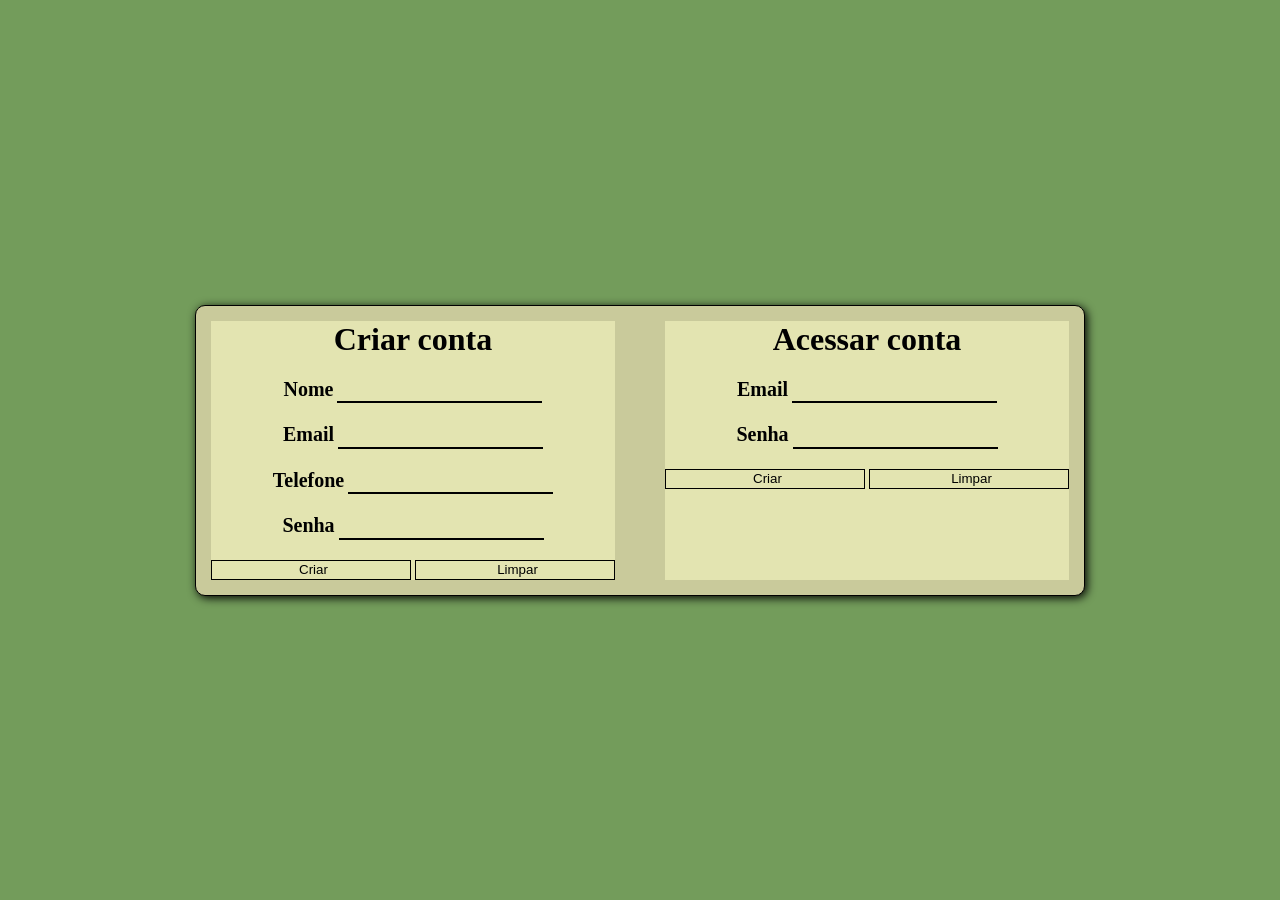
==== page/index.html @ e8d5f1be "First commit" ====
<!DOCTYPE html>
<html lang="en">
<head>
    <meta charset="UTF-8">
    <meta name="viewport" content="width=device-width, initial-scale=1.0">
    <title>Login</title>
</head>
<link rel="stylesheet" href="style.css">
<body>
    <main>
        <div class="card">
            <form action="" method="">
                <div class="container">
                    <h1 class="title">Criar conta</h1>
                    <div>
                        <label for="">Nome</label>
                        <input type="text" name="" id="" required>
                    </div>
                    <div>
                        <label for="">Email</label>
                        <input type="email" name="" id="" required>
                    </div>
                    <div>
                        <label for="">Telefone</label>
                        <input type="tel" name="" id="">
                    </div>
                    <div>
                        <label for="">Senha</label>
                        <input type="password" name="" id="" required>
                    </div>
                    <div class="button">
                        <input type="submit" value="Criar">
                        <input type="reset" value="Limpar">
                    </div>
                </div>        
            </form>
            <form action="" method="">
                <div class="container">
                    <h1 class="title">Acessar conta</h1>
                    <div>
                        <label for="">Email</label>
                        <input type="email" name="" id="" required>
                    </div>
                    <div>
                        <label for="">Senha</label>
                        <input type="password" name="" id="" required>
                    </div>
                    <div class="button">
                        <input type="submit" value="Criar">
                        <input type="reset" value="Limpar">
                    </div>
                </div>        
            </form>
        </div>
    </main>
</body>
</html>
---- page/style.css ----
* {
    margin: 0;
    padding: 0;
    gap: 0;
}
body {
    background-color: #739c5b;
}
main {
    height: 100vh;
    display: flex;
    align-items: center;
    justify-content: center;
}
.card {
    background-color: #c9ca9b;
    display: flex;
    flex-direction: row;
    gap: 50px;

    border: 1px solid #000;
    border-radius: 10px;
    padding: 15px;
    box-shadow: 2px 2px 10px #000;
}
.container {
    background-color: #e3e4b1;
    height: 100%;
    display: flex;
    flex-direction: column;
    gap: 20px;
    justify-content: flex-start;
    align-items: center;
}
label {
    font-size: 20px;
    font-weight: bold;
}
input {
    background-color: #e3e4b1;
    width: 200px;
    height: 20px;
    border: 0px;
    border-bottom: 2px solid #000;
    padding-left: 5px;
}
input:focus {
    outline: none;
}
.button input {
    border: 1px solid #000;
}
.button input:hover {
    font-weight: bold;
    cursor: pointer;
}
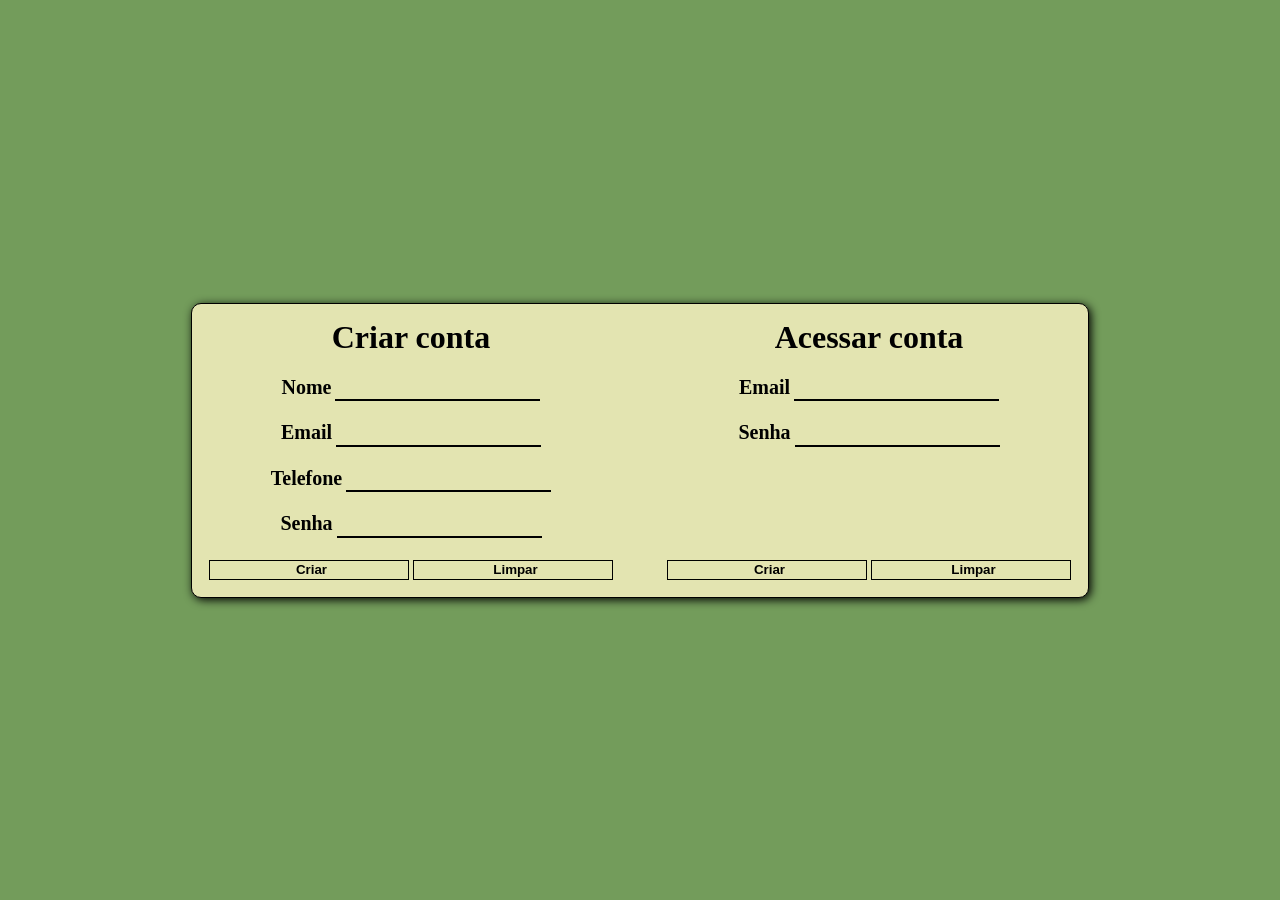
==== commit 095b3362: "iniciando as funções do php(conexão,criar e logar contas) não testado" ====
--- a/page/index.html
+++ b/page/index.html
@@ -9,24 +9,24 @@
 <body>
     <main>
         <div class="card">
-            <form action="" method="">
+            <form action="../action/criarUsuario.php" method="post">
                 <div class="container">
                     <h1 class="title">Criar conta</h1>
                     <div>
-                        <label for="">Nome</label>
-                        <input type="text" name="" id="" required>
+                        <label for="nome">Nome</label>
+                        <input type="text" name="nome" id="nome" required>
                     </div>
                     <div>
-                        <label for="">Email</label>
-                        <input type="email" name="" id="" required>
+                        <label for="email">Email</label>
+                        <input type="email" name="email" id="email" required>
                     </div>
                     <div>
-                        <label for="">Telefone</label>
-                        <input type="tel" name="" id="">
+                        <label for="tel">Telefone</label>
+                        <input type="tel" name="tel" id="tel">
                     </div>
                     <div>
-                        <label for="">Senha</label>
-                        <input type="password" name="" id="" required>
+                        <label for="senha">Senha</label>
+                        <input type="password" name="senha" id="senha" required>
                     </div>
                     <div class="button">
                         <input type="submit" value="Criar">
@@ -34,16 +34,16 @@
                     </div>
                 </div>        
             </form>
-            <form action="" method="">
+            <form action="../action/logarUsuario.php" method="post">
                 <div class="container">
                     <h1 class="title">Acessar conta</h1>
                     <div>
-                        <label for="">Email</label>
-                        <input type="email" name="" id="" required>
+                        <label for="email2">Email</label>
+                        <input type="email" name="email" id="email2" required>
                     </div>
                     <div>
-                        <label for="">Senha</label>
-                        <input type="password" name="" id="" required>
+                        <label for="senha2">Senha</label>
+                        <input type="password" name="senha" id="senha2" required>
                     </div>
                     <div class="button">
                         <input type="submit" value="Criar">
--- a/page/style.css
+++ b/page/style.css
@@ -13,7 +13,7 @@
     justify-content: center;
 }
 .card {
-    background-color: #c9ca9b;
+    background-color: #e3e4b1;
     display: flex;
     flex-direction: row;
     gap: 50px;
@@ -24,7 +24,6 @@
     box-shadow: 2px 2px 10px #000;
 }
 .container {
-    background-color: #e3e4b1;
     height: 100%;
     display: flex;
     flex-direction: column;
@@ -47,10 +46,18 @@
 input:focus {
     outline: none;
 }
+.button {
+    display: flex;
+    height: 100%;
+    align-items: flex-end;
+}
 .button input {
+    margin: 2px;
     border: 1px solid #000;
+    font-weight: bold;
 }
 .button input:hover {
-    font-weight: bold;
+    background-color: #c6c79b;
     cursor: pointer;
 }
+
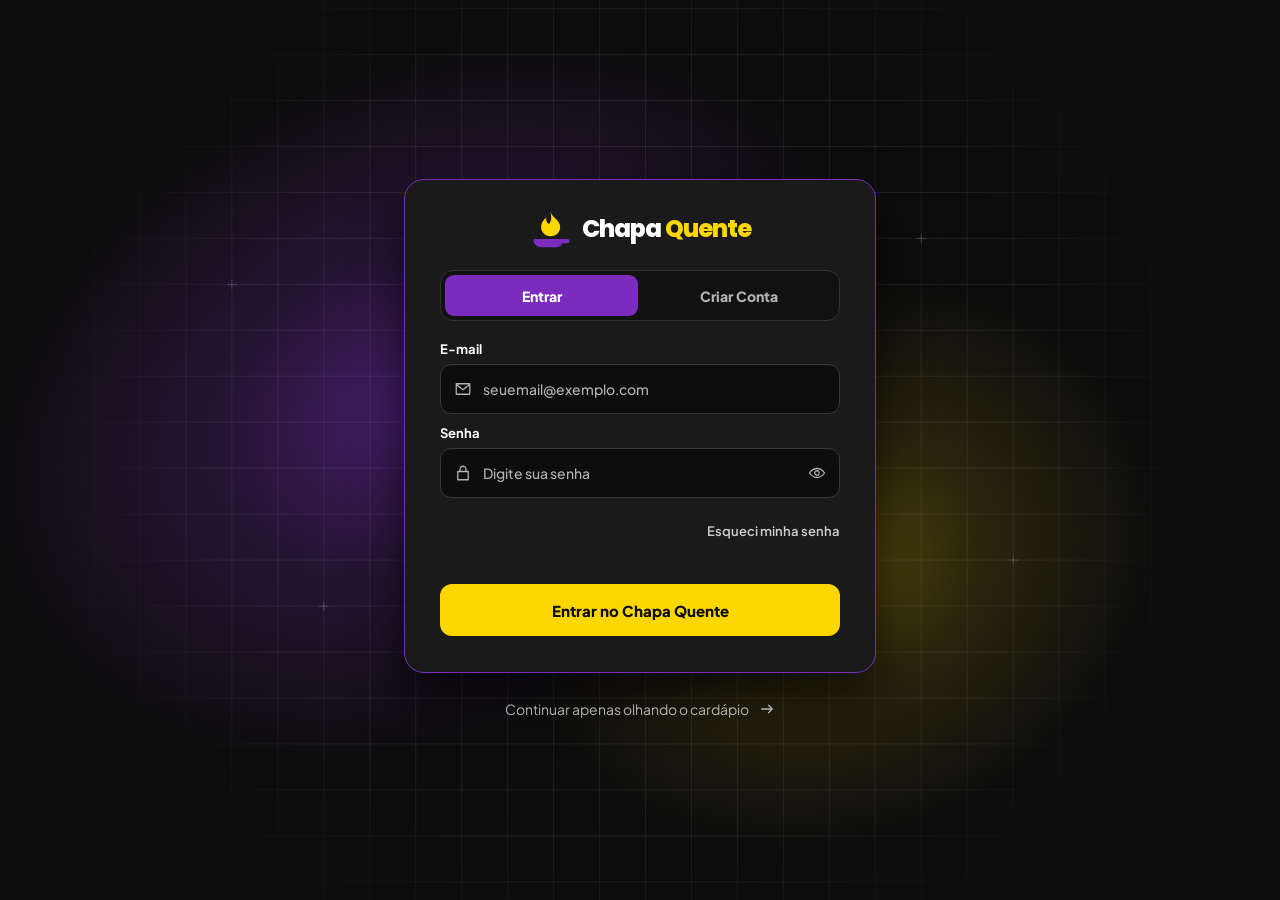
==== commit afffedac: "conectando login e tela" ====
--- a/page/index.html
+++ b/page/index.html
@@ -1,57 +1,93 @@
 <!DOCTYPE html>
-<html lang="en">
+<html lang="pt-BR">
 <head>
-    <meta charset="UTF-8">
-    <meta name="viewport" content="width=device-width, initial-scale=1.0">
-    <title>Login</title>
+  <meta charset="UTF-8">
+  <meta name="viewport" content="width=device-width, initial-scale=1.0">
+  <meta name="description" content="Entre ou crie sua conta no Chapa Quente.">
+  
+  <title>Chapa Quente</title>
+  <link rel="preconnect" href="https://fonts.googleapis.com">
+  <link rel="preconnect" href="https://fonts.gstatic.com" crossorigin>
+  <link href="https://fonts.googleapis.com/css2?family=Plus+Jakarta+Sans:wght@500;600;700;800&family=Poppins:wght@800&display=swap" rel="stylesheet">
+  <link rel="stylesheet" href="style.css">
+  <script src="script.js" defer></script>
 </head>
-<link rel="stylesheet" href="style.css">
 <body>
-    <main>
-        <div class="card">
-            <form action="../action/criarUsuario.php" method="post">
-                <div class="container">
-                    <h1 class="title">Criar conta</h1>
-                    <div>
-                        <label for="nome">Nome</label>
-                        <input type="text" name="nome" id="nome" required>
-                    </div>
-                    <div>
-                        <label for="email">Email</label>
-                        <input type="email" name="email" id="email" required>
-                    </div>
-                    <div>
-                        <label for="tel">Telefone</label>
-                        <input type="tel" name="tel" id="tel">
-                    </div>
-                    <div>
-                        <label for="senha">Senha</label>
-                        <input type="password" name="senha" id="senha" required>
-                    </div>
-                    <div class="button">
-                        <input type="submit" value="Criar">
-                        <input type="reset" value="Limpar">
-                    </div>
-                </div>        
-            </form>
-            <form action="../action/logarUsuario.php" method="post">
-                <div class="container">
-                    <h1 class="title">Acessar conta</h1>
-                    <div>
-                        <label for="email2">Email</label>
-                        <input type="email" name="email" id="email2" required>
-                    </div>
-                    <div>
-                        <label for="senha2">Senha</label>
-                        <input type="password" name="senha" id="senha2" required>
-                    </div>
-                    <div class="button">
-                        <input type="submit" value="Criar">
-                        <input type="reset" value="Limpar">
-                    </div>
-                </div>        
-            </form>
+  <main class="access">
+    <section class="card">
+      <h1 class="brand">
+        <img src="assets/logo.svg" width="44" height="44" alt="">
+        <span>Chapa <strong>Quente</strong></span>
+      </h1>
+
+      <div class="tabs" role="tablist">
+        <button id="login-tab" class="tab active" type="button" role="tab" data-target="login-panel">Entrar</button>
+        <button id="register-tab" class="tab" type="button" role="tab" data-target="register-panel" tabindex="-1">Criar Conta</button>
+      </div>
+
+      <form id="login-panel" class="form" role="tabpanel" method="POST" action="../action/logarUsuario.php">
+        <div class="field">
+          <label for="login-email">E-mail</label>
+          <div class="input-wrap">
+            <img src="assets/mail.svg" width="18" height="18" alt="">
+            <input id="login-email" name="email" type="email" autocomplete="email" placeholder="seuemail@exemplo.com" required>
+          </div>
         </div>
-    </main>
+        <div class="field">
+          <label for="login-password">Senha</label>
+          <div class="input-wrap">
+            <img src="assets/lock.svg" width="18" height="18" alt="">
+            <input id="login-password" name="password" type="password" autocomplete="current-password" placeholder="Digite sua senha" required>
+            <button class="show-password" type="button" title="Mostrar senha" data-target="login-password">
+              <img src="assets/eye.svg" width="18" height="18" alt="">
+            </button>
+          </div>
+        </div>
+        <button class="forgot" type="button">Esqueci minha senha</button>
+        <button class="primary" type="submit">Entrar no Chapa Quente</button>
+      </form>
+
+      <form id="register-panel" class="form" role="tabpanel"  method="post" action="../action/criarUsuario.php" hidden>
+        <div class="field">
+          <label for="register-name">Nome completo</label>
+          <div class="input-wrap">
+            <img src="assets/user.svg" width="18" height="18" alt="">
+            <input id="register-name" name="name" type="text" autocomplete="name" placeholder="Seu nome e sobrenome" required>
+          </div>
+        </div>
+        <div class="field">
+          <label for="register-email">E-mail</label>
+          <div class="input-wrap">
+            <img src="assets/mail.svg" width="18" height="18" alt="">
+            <input id="register-email" name="email" type="email" autocomplete="email" placeholder="seuemail@exemplo.com" required>
+          </div>
+        </div>
+        <div class="field">
+          <label for="register-phone">Telefone (WhatsApp)</label>
+          <div class="input-wrap">
+            <img src="assets/phone.svg" width="18" height="18" alt="">
+            <input id="register-phone" name="phone" type="tel" autocomplete="tel" placeholder="(11) 99999-9999">
+          </div>
+        </div>
+        <div class="field">
+          <label for="register-password">Senha</label>
+          <div class="input-wrap">
+            <img src="assets/lock.svg" width="18" height="18" alt="">
+            <input id="register-password" name="password" type="password" autocomplete="new-password" placeholder="Crie uma senha" required>
+            <button class="show-password" type="button" title="Mostrar senha" data-target="register-password">
+              <img src="assets/eye.svg" width="18" height="18" alt="">
+            </button>
+          </div>
+        </div>
+        <button class="primary" type="submit">Finalizar Cadastro</button>
+      </form>
+
+      <p id="feedback" class="feedback" role="status" hidden></p>
+    </section>
+    <footer>
+      <!-- Substitua o destino quando a página do cardápio estiver pronta. -->
+      <a class="browse" href="#cardapio">Continuar apenas olhando o cardápio <img src="assets/arrow.svg" width="18" height="18" alt=""></a>
+    </footer>
+  </main>
 </body>
-</html>+</html>
--- a/page/style.css
+++ b/page/style.css
@@ -1,63 +1,169 @@
-* {
-    margin: 0;
-    padding: 0;
-    gap: 0;
-}
-body {
-    background-color: #739c5b;
-}
-main {
-    height: 100vh;
-    display: flex;
-    align-items: center;
-    justify-content: center;
-}
-.card {
-    background-color: #e3e4b1;
-    display: flex;
-    flex-direction: row;
-    gap: 50px;
-
-    border: 1px solid #000;
-    border-radius: 10px;
-    padding: 15px;
-    box-shadow: 2px 2px 10px #000;
-}
-.container {
-    height: 100%;
-    display: flex;
-    flex-direction: column;
-    gap: 20px;
-    justify-content: flex-start;
-    align-items: center;
-}
-label {
-    font-size: 20px;
-    font-weight: bold;
-}
-input {
-    background-color: #e3e4b1;
-    width: 200px;
-    height: 20px;
-    border: 0px;
-    border-bottom: 2px solid #000;
-    padding-left: 5px;
-}
-input:focus {
-    outline: none;
-}
-.button {
-    display: flex;
-    height: 100%;
-    align-items: flex-end;
-}
-.button input {
-    margin: 2px;
-    border: 1px solid #000;
-    font-weight: bold;
-}
-.button input:hover {
-    background-color: #c6c79b;
-    cursor: pointer;
+:root {
+  color-scheme: dark;
+  --background: #0d0d0d;
+  --surface: #1a1a1a;
+  --purple: #7b2cbf;
+  --yellow: #ffd700;
+  --muted: #b3b3b3;
 }
 
+* { box-sizing: border-box; }
+
+body {
+  margin: 0;
+  min-height: 100vh;
+  background: var(--background) url("assets/background.svg") center / cover fixed no-repeat;
+  color: #fff;
+  font-family: "Plus Jakarta Sans", Arial, sans-serif;
+  font-size: 14px;
+}
+
+button, input { font: inherit; }
+button, a { -webkit-tap-highlight-color: transparent; }
+button { cursor: pointer; }
+[hidden] { display: none !important; }
+
+.access {
+  display: flex;
+  min-height: 100vh;
+  min-height: 100svh;
+  flex-direction: column;
+  align-items: center;
+  justify-content: center;
+  gap: 24px;
+  padding: 36px 20px;
+}
+
+.card {
+  width: 100%;
+  max-width: 472px;
+  padding: 27px 35px 36px;
+  background: var(--surface);
+  border: 1px solid var(--purple);
+  border-radius: 20px;
+  box-shadow: 0 24px 50px #000000ad;
+}
+
+.brand {
+  display: flex;
+  align-items: center;
+  justify-content: center;
+  gap: 9px;
+  margin: 0 0 19px;
+  font-family: Poppins, Arial, sans-serif;
+  font-size: 24px;
+  font-weight: 800;
+  letter-spacing: -1px;
+  line-height: 44px;
+}
+.brand img { flex-shrink: 0; }
+.brand strong { color: var(--yellow); font-weight: 800; }
+
+.tabs {
+  display: flex;
+  gap: 4px;
+  padding: 4px;
+  height: 51px;
+  margin-bottom: 20px;
+  background: #111;
+  border: 1px solid #353038;
+  border-radius: 13px;
+}
+.tab {
+  flex: 1;
+  padding: 0 8px;
+  border: 0;
+  border-radius: 9px;
+  background: transparent;
+  color: var(--muted);
+  font-weight: 800;
+}
+.tab.active { background: var(--purple); color: #fff; }
+.tab:hover { color: #fff; }
+
+.form { display: flex; flex-direction: column; gap: 11px; }
+.field { display: flex; flex-direction: column; gap: 7px; }
+.field label { font-size: 13px; font-weight: 700; line-height: 16px; }
+.input-wrap {
+  display: flex;
+  align-items: center;
+  gap: 11px;
+  height: 50px;
+  padding-left: 13px;
+  border: 1px solid #39343d;
+  border-radius: 11px;
+  background: var(--background);
+}
+.input-wrap > img { flex-shrink: 0; }
+.input-wrap:focus-within { border-color: #a954f0; box-shadow: 0 0 0 2px #7b2cbf20; }
+.input-wrap input {
+  width: 100%;
+  min-width: 0;
+  height: 100%;
+  padding: 0 12px 0 0;
+  border: 0;
+  outline: none;
+  background: transparent;
+  color: #fff;
+  font-weight: 500;
+}
+input::placeholder { opacity: 1; color: var(--muted); }
+.show-password {
+  display: flex;
+  align-items: center;
+  justify-content: center;
+  flex-shrink: 0;
+  width: 44px;
+  height: 44px;
+  padding: 0;
+  border: 0;
+  border-radius: 9px;
+  background: transparent;
+}
+.show-password:hover { background: #271a31; }
+.show-password.active { background: #2d193e; }
+.forgot {
+  align-self: flex-end;
+  min-height: 44px;
+  padding: 0;
+  border: 0;
+  background: transparent;
+  color: #d1cdd3;
+  font-size: 13px;
+  font-weight: 600;
+}
+.forgot:hover, .browse:hover { color: #fff; }
+.primary {
+  width: 100%;
+  min-height: 52px;
+  margin-top: 20px;
+  padding: 12px;
+  border: 0;
+  border-radius: 12px;
+  background: var(--yellow);
+  color: var(--background);
+  font-size: 15px;
+  font-weight: 800;
+}
+.primary:hover { background: #ffe34d; }
+.primary:active { transform: translateY(1px); }
+.feedback { margin: 18px 0 0; color: #dfbaff; line-height: 1.6; }
+.browse {
+  display: flex;
+  align-items: center;
+  justify-content: center;
+  gap: 9px;
+  min-height: 24px;
+  color: var(--muted);
+  text-align: center;
+  text-decoration: none;
+  line-height: 1.5;
+}
+button:focus-visible, a:focus-visible { outline: 2px solid #c88aff; outline-offset: 4px; }
+
+@media (max-width: 520px) {
+  .access { padding: 28px 18px; }
+  .card { padding: 25px 22px 28px; }
+  .brand { font-size: 22px; }
+  .browse { font-size: 12px; }
+}
